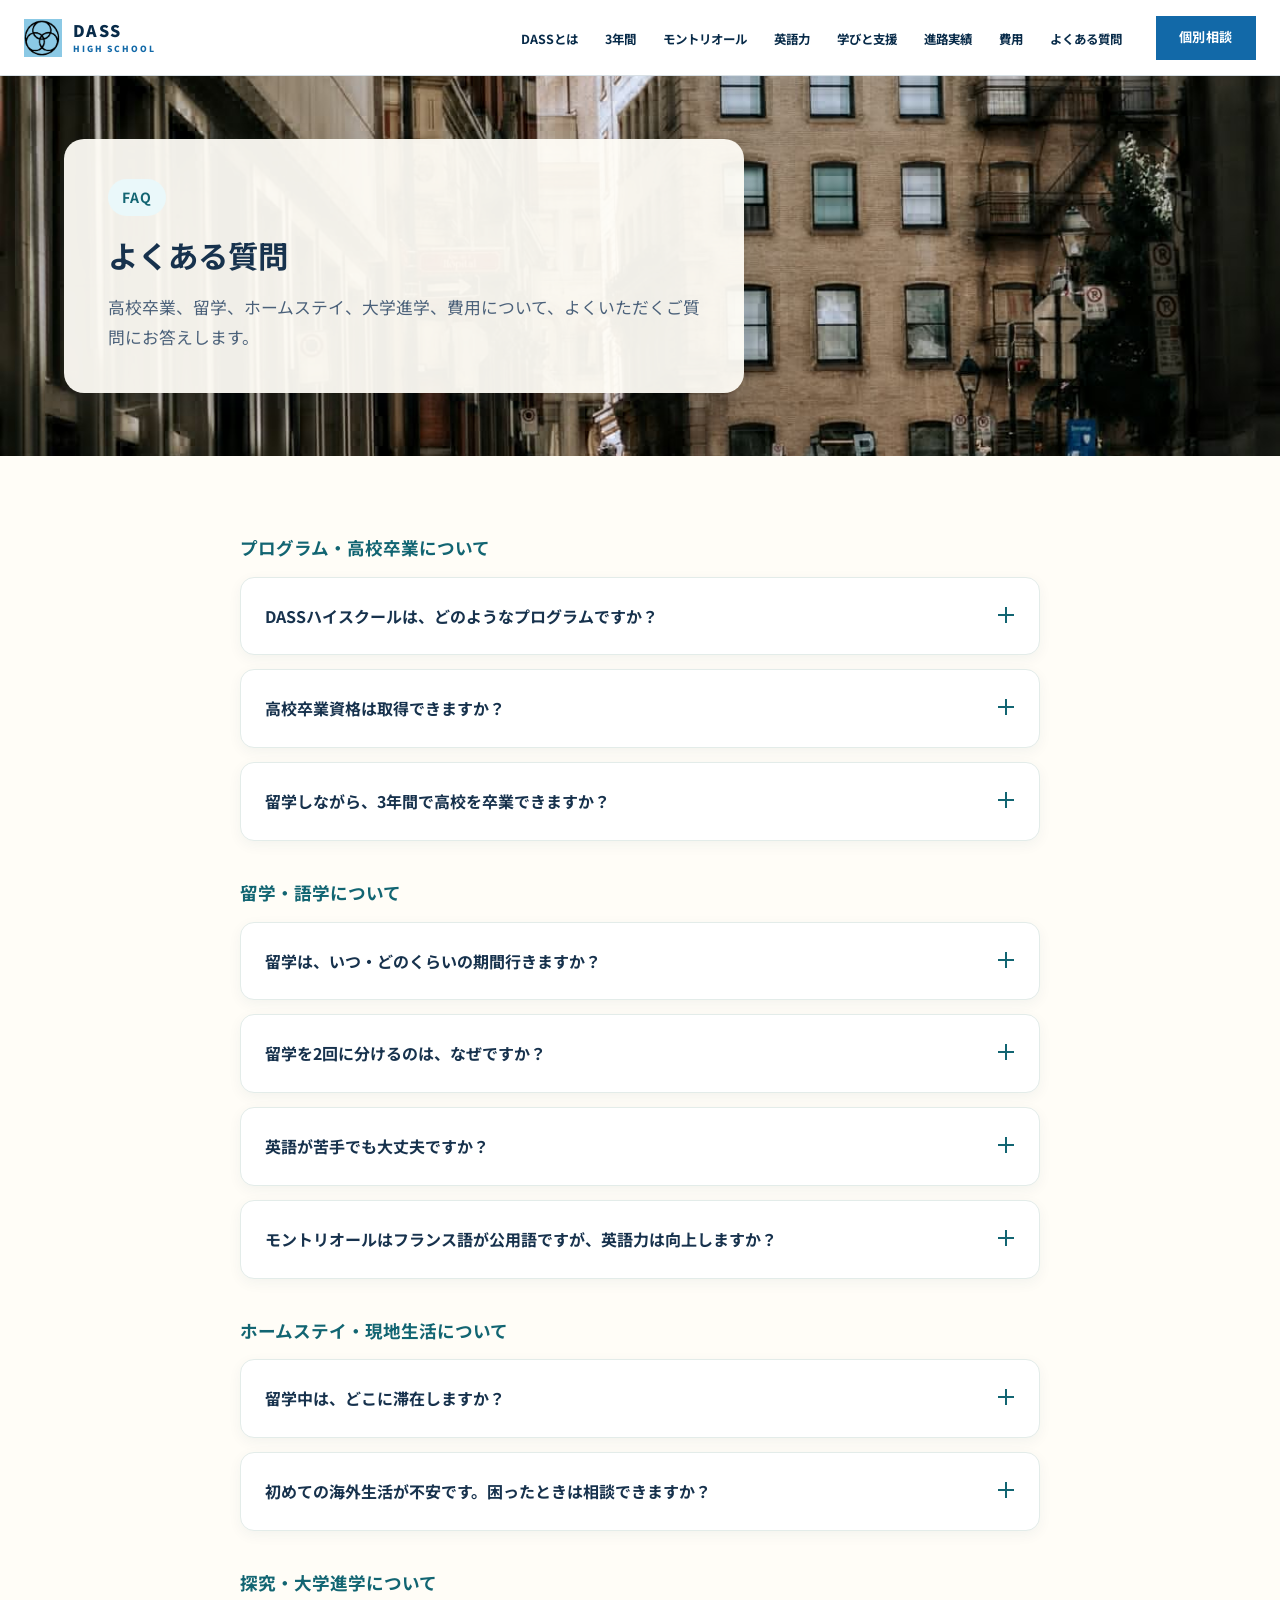
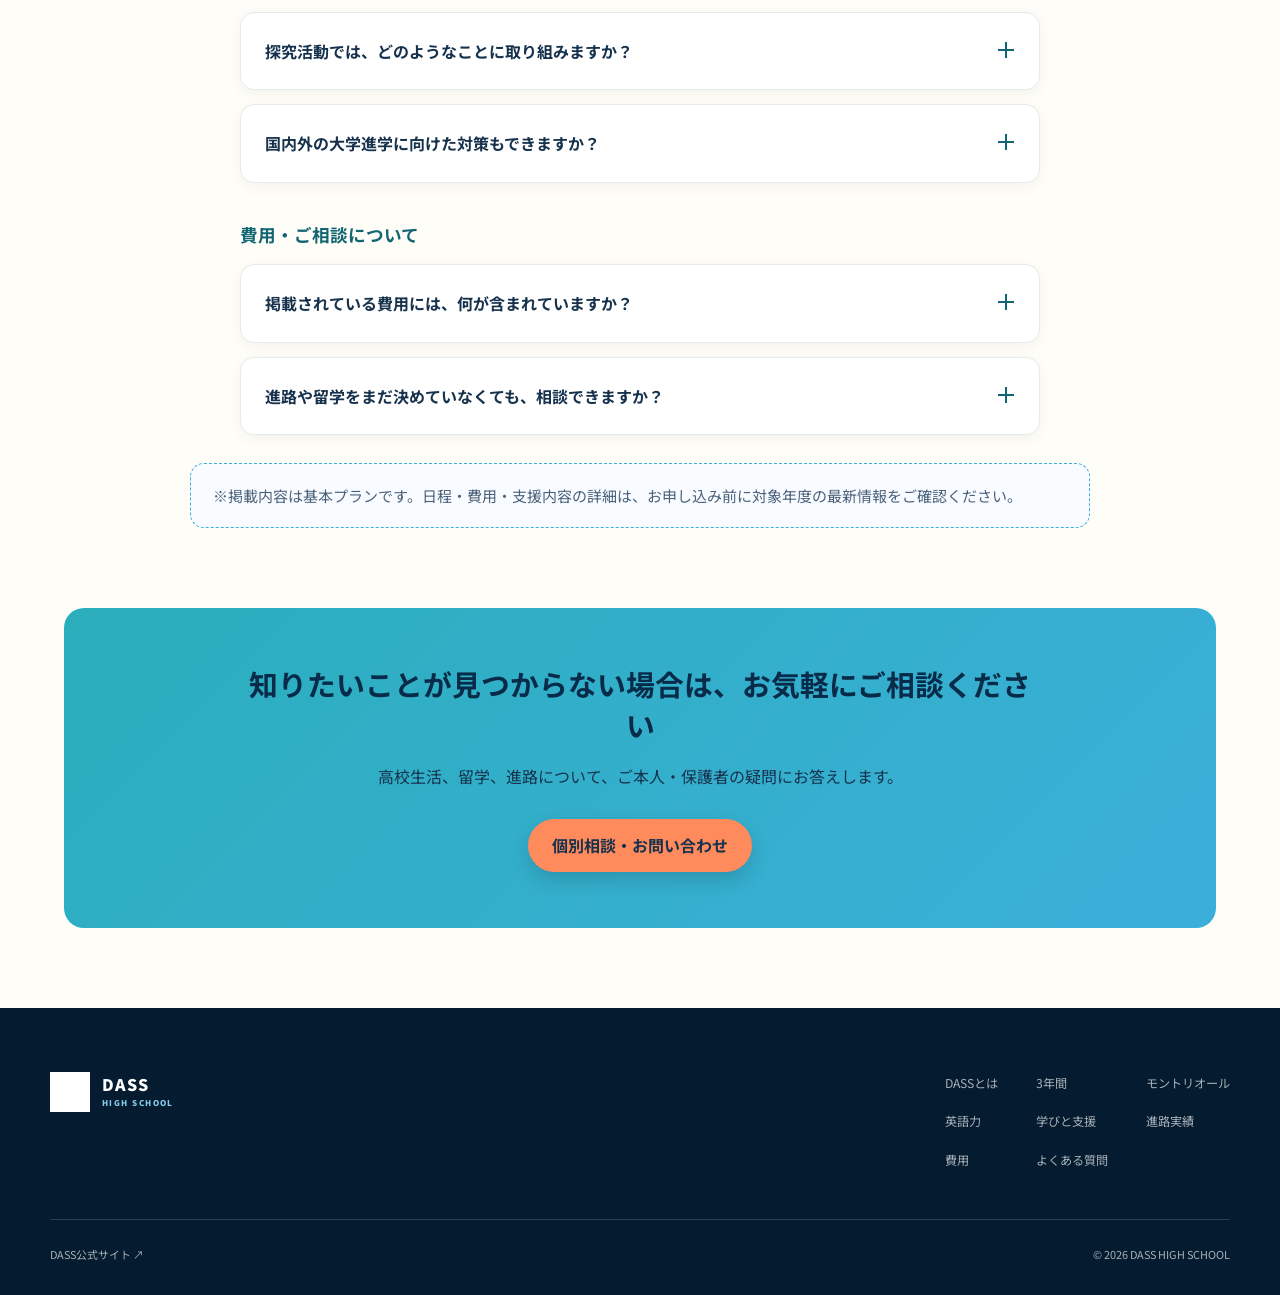
==== faq.html @ 548f585d "Add files via upload" ====
<!DOCTYPE html>
<html lang="ja">
<head>
  <meta charset="UTF-8">
  <meta name="viewport" content="width=device-width, initial-scale=1.0">
  <title>DASSハイスクール｜よくある質問</title>
  <meta name="description" content="高校卒業、留学、ホームステイ、大学進学、費用について、よくいただくご質問にお答えします。">
  <link rel="preconnect" href="https://fonts.googleapis.com">
  <link rel="preconnect" href="https://fonts.gstatic.com" crossorigin>
  <link href="https://fonts.googleapis.com/css2?family=Noto+Sans+JP:wght@400;500;600;700;900&family=Roboto+Mono:wght@500;700&display=swap" rel="stylesheet">
  <link rel="icon" href="images/dass-mark.png" type="image/png">
  <link rel="stylesheet" href="css/proposal.css">
  <link rel="stylesheet" href="css/faq.css">
</head>
<body>

<header class="site-header" id="site-header">
  <div class="header-inner">
    <a href="index.html#top" class="logo" aria-label="DASS HIGH SCHOOL トップへ">
      <img src="images/dass-mark.png" alt="" width="38" height="38">
      <span class="logo-name">DASS <small>HIGH SCHOOL</small></span>
    </a>
    <button class="nav-toggle" id="nav-toggle" aria-label="メニューを開く" aria-expanded="false" aria-controls="global-nav">
      <span></span><span></span><span></span>
    </button>
    <nav class="global-nav" id="global-nav">
      <ul>
        <li><a href="index.html#about">DASSとは</a></li>
        <li><a href="index.html#journey">3年間</a></li>
        <li><a href="index.html#montreal">モントリオール</a></li>
        <li><a href="index.html#english">英語力</a></li>
        <li><a href="index.html#support">学びと支援</a></li>
        <li><a href="index.html#results">進路実績</a></li>
        <li><a href="index.html#fee">費用</a></li>
        <li><a href="faq.html" aria-current="page">よくある質問</a></li>
      </ul>
      <a href="https://pro.form-mailer.jp/fms/42119f23310146" class="button button-small" target="_blank" rel="noopener">個別相談</a>
    </nav>
  </div>
</header>

<main id="dass-highschool-faq" class="dhfaq-theme" lang="ja">
  <section class="dhfaq-hero" aria-labelledby="dhfaq-title">
    <div class="dhfaq-container">
      <div class="dhfaq-hero-card">
        <span class="dhfaq-eyebrow">FAQ</span>
        <h1 id="dhfaq-title">よくある質問</h1>
        <p>高校卒業、留学、ホームステイ、大学進学、費用について、よくいただくご質問にお答えします。</p>
      </div>
    </div>
  </section>
  <div class="dhfaq-body dhfaq-container">
    <section class="dhfaq-group" aria-labelledby="dhfaq-group-program">
      <h2 class="dhfaq-group-title" id="dhfaq-group-program">プログラム・高校卒業について</h2>
      <div class="dhfaq-list">
        <details class="dhfaq-item" id="dhfaq-overview">
          <summary class="dhfaq-question">DASSハイスクールは、どのようなプログラムですか？<span class="dhfaq-icon" aria-hidden="true"></span></summary>
          <div class="dhfaq-answer">
            <p>日本の通信制高校で高校卒業を目指しながら、1年次と2年次にカナダ・モントリオールへ留学するプログラムです。</p>
            <p>高校の学習、語学、海外生活、探究活動、大学進学を、一つの3年間として設計します。留学で得た経験を次の進路につなげられるよう、DASSが日々の学習から進路選びまで継続して支えます。</p>
          </div>
        </details>
        <details class="dhfaq-item" id="dhfaq-qualification">
          <summary class="dhfaq-question">高校卒業資格は取得できますか？<span class="dhfaq-icon" aria-hidden="true"></span></summary>
          <div class="dhfaq-answer">
            <p>はい。N高等学校・S高等学校・R高等学校のいずれかに在籍し、在籍校の卒業要件を満たすことで、高校卒業資格を取得できます。</p>
            <p>DASSは、レポート提出や単位取得の進み具合を確認し、卒業に必要な学習と留学を両立できるよう支援します。</p>
            <p class="dhfaq-note">※DASSハイスクール自体は、学校教育法上の高等学校ではありません。高校卒業資格は、在籍する高等学校で取得します。</p>
          </div>
        </details>
        <details class="dhfaq-item" id="dhfaq-schoolwork">
          <summary class="dhfaq-question">留学しながら、3年間で高校を卒業できますか？<span class="dhfaq-icon" aria-hidden="true"></span></summary>
          <div class="dhfaq-answer">
            <p>はい。3年間での卒業を目指し、高校の学習と留学を組み合わせた計画を立てます。海外でもオンラインで学習やレポートを進め、スクーリングや試験など、会場での参加が必要な予定に合わせて留学日程を調整します。</p>
            <p>留学中も学習を続けられるよう、DASSが進み具合を確認します。卒業には、在籍校の定める要件を満たすことが必要です。 <a class="dhfaq-reference" href="https://nnn.ed.jp/attractiveness/curriculum/">N高グループの必修授業</a></p>
          </div>
        </details>
      </div>
    </section>
    <section class="dhfaq-group" aria-labelledby="dhfaq-group-study-abroad">
      <h2 class="dhfaq-group-title" id="dhfaq-group-study-abroad">留学・語学について</h2>
      <div class="dhfaq-list">
        <details class="dhfaq-item" id="dhfaq-schedule">
          <summary class="dhfaq-question">留学は、いつ・どのくらいの期間行きますか？<span class="dhfaq-icon" aria-hidden="true"></span></summary>
          <div class="dhfaq-answer">
            <p>基本プランは、1年次の7月〜10月と、2年次の6月〜9月の2回です。それぞれ約4か月、合計約8か月をモントリオールで過ごします。</p>
            <p>日本で準備し、現地で挑戦し、帰国後に学び直す。この流れを重ね、3年次の大学進学に向けた準備につなげます。</p>
            <p class="dhfaq-note">※具体的な渡航・帰国日は、在籍校の予定や年度ごとの計画を確認してご案内します。</p>
          </div>
        </details>
        <details class="dhfaq-item" id="dhfaq-two-stays">
          <summary class="dhfaq-question">留学を2回に分けるのは、なぜですか？<span class="dhfaq-icon" aria-hidden="true"></span></summary>
          <div class="dhfaq-answer">
            <p>一度目の留学で見つけた課題を、日本での学習に生かし、二度目の留学で試すためです。</p>
            <p>「もっと自分の意見を話したい」「現地で気になったことを調べたい」。最初の経験があるからこそ、次の目標が具体的になります。</p>
            <p>二度目は、生活に慣れるだけでなく、自分から人と関わり、関心のあるテーマを深める留学へと発展させていきます。</p>
          </div>
        </details>
        <details class="dhfaq-item" id="dhfaq-english-beginner">
          <summary class="dhfaq-question">英語が苦手でも大丈夫ですか？<span class="dhfaq-icon" aria-hidden="true"></span></summary>
          <div class="dhfaq-answer">
            <p>はい。最初から流暢に話せる必要はありません。今の英語力に合わせ、渡航前から準備を進めます。</p>
            <p>あいさつ、自分の希望を伝えること、分からないときに質問することなど、生活に必要な英語から練習します。現地では授業と日々の会話で実践し、帰国後も学習を継続します。</p>
            <p>進路に合わせて、英検・IELTSなどの資格取得にも取り組みます。</p>
          </div>
        </details>
        <details class="dhfaq-item" id="dhfaq-english">
          <summary class="dhfaq-question">モントリオールはフランス語が公用語ですが、英語力は向上しますか？<span class="dhfaq-icon" aria-hidden="true"></span></summary>
          <div class="dhfaq-answer">
            <p>はい。モントリオールには、英語を学び、日常生活で使いながら伸ばせる環境があります。</p>
            <p>フランス語が公用語ですが、英語とフランス語の両方を話す人が多く、こちらが英語で話しかけると、英語で応じてもらえる場面も多くあります。買い物やカフェでのやり取りも、英語を実践する機会になります。 <a class="dhfaq-reference" href="https://meet.mtl.org/en/blog/know-before-you-go-montreal">モントリオール観光局</a></p>
            <p>ホームステイでも、今日の出来事を話したり、週末の予定を相談したりと、家庭で過ごす時間を会話の練習につなげられます。</p>
            <p>教室で学び、街で使い、家庭でも話す。こうした環境が、モントリオールを英語留学先として選ぶ魅力です。DASSでは、留学前・留学中・帰国後の学習をつなぎ、「知っている英語」を「使える英語」に変えていくことを目指します。</p>
          </div>
        </details>
      </div>
    </section>
    <section class="dhfaq-group" aria-labelledby="dhfaq-group-homestay-life">
      <h2 class="dhfaq-group-title" id="dhfaq-group-homestay-life">ホームステイ・現地生活について</h2>
      <div class="dhfaq-list">
        <details class="dhfaq-item" id="dhfaq-homestay">
          <summary class="dhfaq-question">留学中は、どこに滞在しますか？<span class="dhfaq-icon" aria-hidden="true"></span></summary>
          <div class="dhfaq-answer">
            <p>DASSハイスクールの滞在方法は、ホームステイ限定です。現地の家庭で、ホストファミリーと生活をともにします。</p>
            <p>食卓で会話する、予定を相談する、家庭のルールを理解して行動する。語学だけでなく、異なる文化の中で人と暮らす力を育てる機会にもなります。</p>
            <p>食事やアレルギーなど、事前に伝えておきたいことは個別相談でお聞かせください。受け入れ家庭で対応できる内容を確認し、準備を進めます。</p>
          </div>
        </details>
        <details class="dhfaq-item" id="dhfaq-overseas-support">
          <summary class="dhfaq-question">初めての海外生活が不安です。困ったときは相談できますか？<span class="dhfaq-icon" aria-hidden="true"></span></summary>
          <div class="dhfaq-answer">
            <p>はい。渡航前の準備から、ホームステイや現地生活での困りごとまで、DASSが支援します。</p>
            <p>言葉が伝わらない、生活習慣が違う、家族が恋しくなる。戸惑ったときも、一人で抱え込まず、何に困っているかを一緒に整理し、解決方法を考えます。</p>
            <p>保護者の方にも、出発前に現地での連絡方法や支援内容をご案内します。不安な点は事前にご相談ください。</p>
          </div>
        </details>
      </div>
    </section>
    <section class="dhfaq-group" aria-labelledby="dhfaq-group-future">
      <h2 class="dhfaq-group-title" id="dhfaq-group-future">探究・大学進学について</h2>
      <div class="dhfaq-list">
        <details class="dhfaq-item" id="dhfaq-inquiry">
          <summary class="dhfaq-question">探究活動では、どのようなことに取り組みますか？<span class="dhfaq-icon" aria-hidden="true"></span></summary>
          <div class="dhfaq-answer">
            <p>自分が気になったことを問いにし、調べ、考え、自分の言葉で伝える活動です。</p>
            <p>たとえば、日本とカナダの学校生活の違い、街で使われる言語、食文化や環境への取り組みなど、身近な発見が出発点になります。資料を調べたり、人に話を聞いたりしながら、考えを深めます。</p>
            <p>DASSは、テーマ選びから振り返り・発表まで支援し、その経験を大学で学びたいことや将来の進路につなげます。</p>
          </div>
        </details>
        <details class="dhfaq-item" id="dhfaq-university">
          <summary class="dhfaq-question">国内外の大学進学に向けた対策もできますか？<span class="dhfaq-icon" aria-hidden="true"></span></summary>
          <div class="dhfaq-answer">
            <p>はい。DASSハイスクールの生徒は、DASSキャリアデザインの「集中キャリア支援」を、追加料金なしで継続して受けられます。</p>
            <p>両プログラムが連携し、国内大学の総合型選抜・推薦・一般選抜から海外大学まで、本人の目標に合わせてサポートします。志望校選び、英語資格、必要科目の学習、出願書類、面接など、進路に必要な準備を具体的に進めます。</p>
            <p>留学や探究の経験も、自分の強みとして伝えられるよう整理します。今の成績だけで進路を決めず、目標に向けた計画を立て、日々の学習を継続できるよう支援します。</p>
            <p class="dhfaq-note">※出願・合格には、各大学の条件を満たし、選考を通過する必要があります。</p>
          </div>
        </details>
      </div>
    </section>
    <section class="dhfaq-group" aria-labelledby="dhfaq-group-fees-consultation">
      <h2 class="dhfaq-group-title" id="dhfaq-group-fees-consultation">費用・ご相談について</h2>
      <div class="dhfaq-list">
        <details class="dhfaq-item" id="dhfaq-fees">
          <summary class="dhfaq-question">掲載されている費用には、何が含まれていますか？<span class="dhfaq-icon" aria-hidden="true"></span></summary>
          <div class="dhfaq-answer">
            <p>掲載費用は、入学金、通信制高校の学費とDASSの指導費、2度のモントリオール留学にかかる主な費用の目安です。留学費には、現地の授業料とホームステイ費用（3食付）が含まれています。</p>
            <p>教材費、航空券、海外保険、現地での個人的な支出などは別途必要です。個別相談では、費用の内訳、支払先、支払時期を分けてご案内します。</p>
          </div>
        </details>
        <details class="dhfaq-item" id="dhfaq-consultation">
          <summary class="dhfaq-question">進路や留学をまだ決めていなくても、相談できますか？<span class="dhfaq-icon" aria-hidden="true"></span></summary>
          <div class="dhfaq-answer">
            <p>はい。「海外に興味がある」「英語を話せるようになりたい」「高校生活をどう過ごすか考えたい」という段階からご相談いただけます。</p>
            <p>現在の学習状況、本人の希望、ご家庭の考えを伺いながら、DASSハイスクールが合う選択肢かどうかを一緒に考えます。留学やホームステイへの不安も、遠慮なくお聞かせください。</p>
          </div>
        </details>
      </div>
    </section>
    <p class="dhfaq-notice">※掲載内容は基本プランです。日程・費用・支援内容の詳細は、お申し込み前に対象年度の最新情報をご確認ください。</p>
  </div>
  <section class="dhfaq-cta-section" aria-labelledby="dhfaq-contact-title">
    <div class="dhfaq-cta">
      <h2 id="dhfaq-contact-title">知りたいことが見つからない場合は、お気軽にご相談ください</h2>
      <p>高校生活、留学、進路について、ご本人・保護者の疑問にお答えします。</p>
      <a class="dhfaq-button" href="https://pro.form-mailer.jp/fms/42119f23310146">個別相談・お問い合わせ</a>
    </div>
  </section>
</main>

<footer class="site-footer">
  <div class="container footer-main">
    <a href="index.html#top" class="footer-brand"><img src="images/dass-mark-white.png" alt="" width="40" height="40"><span>DASS <small>HIGH SCHOOL</small></span></a>
    <nav aria-label="フッターナビゲーション">
      <a href="index.html#about">DASSとは</a><a href="index.html#journey">3年間</a><a href="index.html#montreal">モントリオール</a><a href="index.html#english">英語力</a><a href="index.html#support">学びと支援</a><a href="index.html#results">進路実績</a><a href="index.html#fee">費用</a><a href="faq.html" aria-current="page">よくある質問</a>
    </nav>
  </div>
  <div class="container footer-bottom">
    <a href="https://dass.jp/" target="_blank" rel="noopener">DASS公式サイト ↗</a>
    <p>&copy; <span id="year"></span> DASS HIGH SCHOOL</p>
  </div>
</footer>

<script src="js/main.js"></script>
<script src="js/faq.js"></script>
</body>
</html>
---- css/proposal.css ----
:root {
  --white: #fff;
  --paper: #f6f7f5;
  --sky: #dceef7;
  --blue: #1269a8;
  --blue-bright: #1d83c5;
  --navy: #082b49;
  --navy-deep: #051c30;
  --ink: #132431;
  --muted: #60707c;
  --line: #d9e1e6;
  --header-h: 76px;
  --container: 1180px;
  --jp: "Noto Sans JP", "Hiragino Sans", sans-serif;
  --mono: "Roboto Mono", monospace;
}

* { box-sizing: border-box; }
html { scroll-behavior: smooth; }
body { margin: 0; color: var(--ink); background: var(--white); font-family: var(--jp); line-height: 1.85; -webkit-font-smoothing: antialiased; overflow-x: hidden; }
img { display: block; max-width: 100%; }
a { color: inherit; text-decoration: none; }
ul, ol { list-style: none; margin: 0; padding: 0; }
h1, h2, h3, h4, p { margin: 0; }
button { font: inherit; }
section[id] { scroll-margin-top: var(--header-h); }
.container { width: min(calc(100% - 48px), var(--container)); margin-inline: auto; }
.mobile-only { display: none; }

.reveal { opacity: 0; transform: translateY(20px); transition: opacity .7s ease, transform .7s ease; }
.reveal.in-view { opacity: 1; transform: none; }
@media (prefers-reduced-motion: reduce) { .reveal { opacity: 1; transform: none; transition: none; } }

.button { display: inline-flex; align-items: center; justify-content: center; min-height: 54px; padding: 0 28px; border: 1px solid var(--blue); background: var(--blue); color: var(--white); font-size: .92rem; font-weight: 700; letter-spacing: .04em; transition: .2s ease; }
.button:hover { background: var(--navy); border-color: var(--navy); transform: translateY(-2px); }
.button-small { min-height: 44px; padding-inline: 22px; font-size: .82rem; }
.text-link { display: inline-flex; align-items: center; gap: 18px; font-size: .9rem; font-weight: 700; border-bottom: 1px solid currentColor; padding: 8px 0; }
.text-link span { transition: transform .2s ease; }
.text-link:hover span { transform: translateX(5px); }
.text-link-light { color: var(--white); }

.site-header { position: sticky; inset: 0 0 auto; height: var(--header-h); z-index: 100; background: rgba(255,255,255,.97); border-bottom: 1px solid var(--line); }
.header-inner { width: min(calc(100% - 48px), 1320px); height: 100%; margin-inline: auto; display: flex; align-items: center; justify-content: space-between; }
.logo { display: flex; align-items: center; gap: 11px; }
.logo-name { display: flex; flex-direction: column; color: var(--navy); font-size: 1rem; line-height: 1.1; font-weight: 900; letter-spacing: .08em; }
.logo-name small { margin-top: 5px; color: var(--blue); font-size: .53rem; letter-spacing: .22em; }
.global-nav { display: flex; align-items: center; gap: 34px; }
.global-nav ul { display: flex; gap: 27px; }
.global-nav li a { position: relative; font-size: .78rem; color: var(--navy); font-weight: 700; }
.global-nav li a::after { content: ""; position: absolute; left: 0; right: 100%; bottom: -7px; height: 1px; background: var(--blue); transition: right .2s ease; }
.global-nav li a:hover::after { right: 0; }
.nav-toggle { display: none; width: 42px; height: 42px; padding: 7px; border: 0; background: transparent; flex-direction: column; justify-content: center; gap: 5px; }
.nav-toggle span { display: block; height: 2px; background: var(--navy); transition: .2s ease; }
.nav-toggle[aria-expanded="true"] span:nth-child(1) { transform: translateY(7px) rotate(45deg); }
.nav-toggle[aria-expanded="true"] span:nth-child(2) { opacity: 0; }
.nav-toggle[aria-expanded="true"] span:nth-child(3) { transform: translateY(-7px) rotate(-45deg); }

.hero { position: relative; min-height: calc(100vh - var(--header-h)); color: var(--white); overflow: hidden; display: grid; align-items: end; }
.hero-photo, .hero-shade { position: absolute; inset: 0; }
.hero-photo img { width: 100%; height: 100%; object-fit: cover; }
.hero-shade { background: linear-gradient(90deg, rgba(5,28,48,.94) 0%, rgba(5,28,48,.76) 43%, rgba(5,28,48,.14) 75%), linear-gradient(0deg, rgba(5,28,48,.65), transparent 45%); }
.hero-inner { position: relative; z-index: 2; width: min(calc(100% - 48px), var(--container)); margin-inline: auto; padding: 9vh 0 12vh; }
.hero-label { color: #bfe5f7; font: 500 .72rem/1.4 var(--mono); letter-spacing: .16em; margin-bottom: 28px; }
.hero h1 { max-width: 1180px; font-size: clamp(2.7rem, 6.2vw, 5.4rem); line-height: 1.2; letter-spacing: -.035em; font-weight: 900; }
.hero-lead { margin-top: 32px; font-size: clamp(1.08rem, 1.8vw, 1.36rem); line-height: 1.8; font-weight: 700; }
.hero-copy { margin-top: 10px; color: rgba(255,255,255,.76); font-size: .94rem; }
.hero-actions { margin-top: 38px; display: flex; align-items: center; gap: 30px; }
.hero-route { position: absolute; z-index: 2; right: 3.5vw; bottom: 34px; display: flex; align-items: center; gap: 13px; color: rgba(255,255,255,.8); font: 500 .64rem/1 var(--mono); letter-spacing: .14em; writing-mode: vertical-rl; }
.hero-route i { display: block; width: 1px; height: 68px; background: rgba(255,255,255,.48); }

.facts { background: var(--sky); }
.facts-inner { width: min(100%, 1320px); margin-inline: auto; display: grid; grid-template-columns: repeat(3,1fr); }
.fact { min-height: 150px; padding: 28px 5vw; display: flex; align-items: center; gap: 22px; border-right: 1px solid rgba(8,43,73,.14); }
.fact:last-child { border-right: 0; }
.fact-number { color: var(--blue); font: 700 clamp(2.1rem,3.7vw,3.5rem)/1 var(--mono); }
.fact p { display: flex; flex-direction: column; }
.fact strong { color: var(--navy); font-size: 1rem; }
.fact small { margin-top: 4px; color: var(--muted); font-size: .78rem; }

.section { padding: 120px 0; }
.eyebrow { margin-bottom: 20px; color: var(--blue); font: 700 .71rem/1.5 var(--mono); letter-spacing: .15em; }
.eyebrow-light { color: #bfe5f7; }
h2 { color: var(--navy); font-size: clamp(2rem,4.2vw,3.65rem); line-height: 1.35; letter-spacing: -.025em; font-weight: 900; }
.split-heading { display: grid; grid-template-columns: .9fr 1.1fr; gap: 9vw; align-items: start; }
.about-copy { padding-top: 48px; }
.about-copy p { color: var(--muted); margin-bottom: 22px; }
.about-copy .lead { color: var(--ink); font-size: 1.08rem; font-weight: 600; }
.legal-note { margin-top: 35px; padding: 22px 25px; background: #e8f5fa; border-left: 4px solid #176da3; }
.legal-note strong { color: #082b49; font-size: .78rem; }
.legal-note p { margin: 7px 0 0; color: #617483; font-size: .72rem; line-height: 1.7; }

.dass-model { margin-top: 86px; display: grid; grid-template-columns: .72fr 2.28fr; background: var(--navy); color: var(--white); }
.model-title { padding: 50px 38px; border-right: 1px solid rgba(255,255,255,.14); }
.model-title > p { color: #bfe5f7; font: 700 .68rem/1 var(--mono); letter-spacing: .15em; }
.model-title h3 { margin-top: 25px; font-size: 1.52rem; line-height: 1.65; }
.model-grid { display: grid; grid-template-columns: repeat(2,1fr); }
.model-grid article { padding: 38px 34px; border-right: 1px solid rgba(255,255,255,.11); border-bottom: 1px solid rgba(255,255,255,.11); }
.model-grid article:nth-child(even) { border-right: 0; }
.model-grid article:nth-child(n+3) { border-bottom: 0; }
.model-grid span { color: #87caea; font: 700 .7rem/1 var(--mono); }
.model-grid h4 { margin-top: 13px; font-size: 1.1rem; }
.model-grid p { margin-top: 7px; color: rgba(255,255,255,.66); font-size: .84rem; }

.message-band { padding: 110px 0; color: var(--white); background: var(--blue); }
.message-small { color: #c9ebfa; font: 500 .69rem/1.5 var(--mono); letter-spacing: .18em; }
.message-main { margin-top: 24px; font-size: clamp(2rem,5vw,4.4rem); line-height: 1.42; font-weight: 900; letter-spacing: -.025em; }

.journey { background: var(--paper); }
.section-intro { display: grid; grid-template-columns: 1.1fr .9fr; gap: 9vw; align-items: end; margin-bottom: 75px; }
.section-intro > p { color: var(--muted); padding-bottom: 8px; }
.timeline { border-top: 1px solid var(--line); }
.timeline-item { display: grid; grid-template-columns: .42fr 1.58fr; border-bottom: 1px solid var(--line); padding: 52px 0; }
.timeline-year { display: flex; flex-direction: column; color: var(--blue); font-family: var(--mono); }
.timeline-year span { font-size: .68rem; letter-spacing: .16em; }
.timeline-year strong { font-size: 4.1rem; line-height: 1; margin-top: 8px; }
.timeline-content { display: grid; grid-template-columns: .55fr 1fr; column-gap: 48px; }
.timeline-theme { grid-column: 1/-1; color: var(--blue); font-size: .8rem; font-weight: 700; margin-bottom: 15px; }
.timeline-content h3 { color: var(--navy); font-size: clamp(1.25rem,2.2vw,1.8rem); line-height: 1.62; }
.timeline-content > p:not(.timeline-theme) { color: var(--muted); font-size: .9rem; }
.stay { grid-column: 2; margin-top: 22px; display: flex; align-items: center; gap: 20px; padding: 13px 17px; border-left: 3px solid var(--blue); background: var(--white); }
.stay span { color: var(--blue); font: 700 .68rem/1 var(--mono); }
.stay strong { font-size: .86rem; }

.montreal { color: var(--white); background: var(--navy-deep); padding-bottom: 120px; overflow: hidden; }
.montreal-visual { position: relative; height: min(63vw,680px); overflow: hidden; }
.montreal-visual::after { content: ""; position: absolute; inset: 0; background: linear-gradient(0deg,var(--navy-deep),transparent 42%); }
.montreal-visual img { width: 100%; height: 100%; object-fit: cover; }
.montreal-visual > p { position: absolute; z-index: 2; left: -8px; bottom: -4vw; color: rgba(255,255,255,.15); font-size: clamp(5rem,15vw,13rem); line-height: 1; font-weight: 900; letter-spacing: -.07em; }
.montreal-inner { margin-top: -5px; position: relative; z-index: 3; }
.montreal-heading { display: grid; grid-template-columns: .65fr 1.35fr; align-items: start; }
.montreal-heading h2 { color: var(--white); }
.montreal-copy { width: 57%; margin: 60px 0 76px auto; }
.montreal-copy p { color: rgba(255,255,255,.66); margin-bottom: 20px; }
.montreal-copy .lead { color: var(--white); font-size: 1.08rem; font-weight: 600; }
.montreal-grid { display: grid; grid-template-columns: repeat(3,1fr); border-top: 1px solid rgba(255,255,255,.18); border-bottom: 1px solid rgba(255,255,255,.18); }
.montreal-card { padding: 38px 34px 42px 0; margin-right: 34px; border-right: 1px solid rgba(255,255,255,.18); }
.montreal-card:last-child { border-right: 0; margin-right: 0; }
.montreal-card span { color: #87caea; font: 700 .67rem/1 var(--mono); letter-spacing: .13em; }
.montreal-card h3 { margin-top: 18px; font-size: 1.12rem; }
.montreal-card p { margin-top: 14px; color: rgba(255,255,255,.62); font-size: .86rem; }
.montreal-classroom { margin-top: 80px; display: grid; grid-template-columns: 1.12fr .88fr; align-items: stretch; }
.montreal-classroom img { width: 100%; height: 100%; max-height: 560px; object-fit: cover; }
.montreal-classroom > div { display: flex; flex-direction: column; justify-content: flex-end; padding: 50px; background: var(--blue); }
.montreal-classroom span { color: #c8eafa; font: 700 .68rem/1.4 var(--mono); letter-spacing: .13em; }
.montreal-classroom p { margin-top: 18px; font-size: clamp(1.25rem,2.5vw,2rem); line-height: 1.65; font-weight: 700; }
.montreal-english { background: var(--navy); border-top: 1px solid rgba(255,255,255,.16); }
.montreal-english .montreal-visual { height: min(52vw,560px); }
.montreal-english .montreal-visual::after { background: linear-gradient(0deg,var(--navy),transparent 42%); }

.english-support { padding-block: 96px; background: var(--sky); }
.english-support .section-intro { margin-bottom: 58px; }
.english-support-groups { display: grid; grid-template-columns: 1fr 1fr; }
.english-support-group { padding: 50px; background: var(--white); }
.english-support-group-blue { color: var(--white); background: var(--blue); }
.english-support-kicker { color: var(--blue); font: 700 .68rem/1.4 var(--mono); letter-spacing: .14em; }
.english-support-group-blue .english-support-kicker { color: #c8eafa; }
.english-support-group > h3 { margin-top: 14px; color: var(--navy); font-size: clamp(1.35rem,2.3vw,1.85rem); }
.english-support-group-blue > h3 { color: var(--white); }
.english-support-points { margin-top: 30px; }
.english-support-points li { padding: 21px 0; border-top: 1px solid var(--line); }
.english-support-group-blue .english-support-points li { border-color: rgba(255,255,255,.18); }
.english-support-points h4 { color: var(--navy); font-size: .98rem; }
.english-support-group-blue .english-support-points h4 { color: var(--white); }
.english-support-points p { margin-top: 7px; color: var(--muted); font-size: .82rem; }
.english-support-group-blue .english-support-points p { color: rgba(255,255,255,.74); }

.support-layout { display: grid; grid-template-columns: 1fr 1fr; }
.support-block { padding: 50px; background: var(--paper); }
.support-block-blue { color: var(--white); background: var(--blue); }
.support-kicker { color: var(--blue); font: 700 .68rem/1 var(--mono); letter-spacing: .15em; }
.support-block-blue .support-kicker { color: #c8eafa; }
.support-block h3 { margin-top: 18px; color: var(--navy); font-size: 1.6rem; }
.support-block-blue h3 { color: var(--white); }
.support-block ul { margin-top: 38px; }
.support-block li { display: grid; grid-template-columns: 38px 1fr; gap: 14px; padding: 22px 0; border-top: 1px solid var(--line); }
.support-block-blue li { border-color: rgba(255,255,255,.22); }
.support-block li > span { color: var(--blue); font: 700 .69rem/1.7 var(--mono); }
.support-block-blue li > span { color: #c8eafa; }
.support-block strong { font-size: .95rem; }
.support-block li p { margin-top: 6px; color: var(--muted); font-size: .82rem; }
.support-block-blue li p { color: rgba(255,255,255,.72); }

.results { background: var(--sky); }
.results-layout { display: grid; grid-template-columns: .72fr 1.28fr; background: var(--white); }
.results-photo { position: relative; min-height: 100%; overflow: hidden; }
.results-photo::after { content: ""; position: absolute; inset: 0; background: linear-gradient(0deg,rgba(5,28,48,.8),transparent 70%); }
.results-photo img { width: 100%; height: 100%; object-fit: cover; }
.results-photo p { position: absolute; z-index: 2; left: 30px; bottom: 28px; color: var(--white); font: 700 .9rem/1.45 var(--mono); letter-spacing: .11em; }
.results-photo p span { display: block; margin-bottom: 10px; color: #bfe5f7; font-size: 2.5rem; }
.results-columns { display: grid; grid-template-columns: 1fr 1fr; padding: 42px 44px; gap: 40px; }
.results-columns h3 { color: var(--navy); font-size: 1.1rem; margin-bottom: 20px; }
.results-columns li { display: flex; flex-direction: column; padding: 12px 0; border-top: 1px solid var(--line); }
.results-columns strong { color: var(--navy); font-size: .84rem; }
.results-columns span { margin-top: 3px; color: var(--muted); font-size: .7rem; }
.results-note { margin-top: 14px; color: var(--muted); font-size: .7rem; text-align: right; }

.fee { color: var(--white); background: var(--navy); }
.fee h2 { color: var(--white); }
.section-intro-light > p { color: rgba(255,255,255,.66); }
.fee-list { border-top: 1px solid rgba(255,255,255,.2); }
.fee-row { display: grid; grid-template-columns: 1fr .55fr 1.2fr; gap: 30px; align-items: center; padding: 27px 0; border-bottom: 1px solid rgba(255,255,255,.2); }
.fee-row > p:first-child { display: flex; gap: 26px; align-items: center; }
.fee-row > p:first-child span { color: #87caea; font: 700 .68rem/1 var(--mono); }
.fee-row > p:first-child strong { font-size: .95rem; }
.fee-row > p:last-child { color: rgba(255,255,255,.64); font-size: .78rem; }
.fee-value { color: #bfe5f7; font-size: 1.75rem; font-weight: 900; }
.fee-value small { margin-left: 4px; font-size: .72rem; }
.fee-total { margin-top: 35px; padding: 30px 34px; display: flex; justify-content: space-between; align-items: center; color: var(--navy); background: var(--sky); }
.fee-total p:first-child { font-size: .9rem; font-weight: 700; }
.fee-total p:last-child { font-size: 2.5rem; font-weight: 900; }
.fee-total small { margin-left: 5px; font-size: .85rem; }
.fee-note { margin-top: 18px; color: rgba(255,255,255,.53); font-size: .68rem; }

.admission { position: relative; overflow: hidden; min-height: 640px; display: grid; align-items: center; color: var(--white); background: var(--blue); }
.admission-bg { position: absolute; right: -15px; top: -30px; color: rgba(255,255,255,.08); font-size: clamp(5rem,13vw,10rem); line-height: .86; text-align: right; letter-spacing: -.07em; font-weight: 900; }
.admission-inner { position: relative; z-index: 2; padding-block: 100px; }
.admission h2 { max-width: 770px; color: var(--white); }
.admission-inner > p:not(.eyebrow) { max-width: 630px; margin-top: 32px; color: rgba(255,255,255,.74); }
.admission-actions { margin-top: 42px; display: flex; gap: 30px; align-items: center; }
.admission .button { color: var(--blue); background: var(--white); border-color: var(--white); }
.admission .button:hover { color: var(--white); background: var(--navy); border-color: var(--navy); }

.site-footer { padding: 64px 0 30px; color: rgba(255,255,255,.65); background: var(--navy-deep); }
.footer-main { display: flex; justify-content: space-between; align-items: flex-start; padding-bottom: 48px; }
.footer-brand { display: flex; align-items: center; gap: 12px; color: var(--white); font-weight: 900; letter-spacing: .07em; }
.footer-brand span { display: flex; flex-direction: column; line-height: 1.1; }
.footer-brand small { margin-top: 6px; color: #87caea; font-size: .5rem; letter-spacing: .18em; }
.footer-main nav { display: grid; grid-template-columns: repeat(3,auto); gap: 16px 38px; }
.footer-main nav a { font-size: .76rem; }
.footer-main nav a:hover { color: var(--white); }
.footer-bottom { display: flex; justify-content: space-between; padding-top: 24px; border-top: 1px solid rgba(255,255,255,.15); font-size: .68rem; }

@media (max-width: 960px) {
  .global-nav { gap: 18px; }
  .global-nav ul { gap: 15px; }
  .global-nav li a { font-size: .7rem; }
  .dass-model { grid-template-columns: 1fr; }
  .model-title { border-right: 0; border-bottom: 1px solid rgba(255,255,255,.14); }
  .results-layout { grid-template-columns: 1fr; }
  .results-photo { height: 370px; }
}

@media (max-width: 760px) {
  :root { --header-h: 66px; }
  .container, .header-inner, .hero-inner { width: min(calc(100% - 40px), var(--container)); }
  .mobile-only { display: inline; }
  .nav-toggle { display: flex; }
  .global-nav { position: fixed; top: var(--header-h); left: 0; right: 0; bottom: 0; padding: 20px; background: var(--white); transform: translateX(100%); transition: transform .25s ease; flex-direction: column; align-items: stretch; overflow-y: auto; }
  .global-nav.is-open { transform: none; }
  .global-nav ul { flex-direction: column; }
  .global-nav li { border-bottom: 1px solid var(--line); }
  .global-nav li a { display: block; padding: 15px 3px; font-size: .95rem; }
  .global-nav .button { margin-top: 8px; }
  .hero { min-height: calc(100svh - var(--header-h)); }
  .hero-shade { background: linear-gradient(0deg,rgba(5,28,48,.94) 0%,rgba(5,28,48,.65) 68%,rgba(5,28,48,.22) 100%); }
  .hero-inner { padding: 100px 0 54px; }
  .hero-label { margin-bottom: 20px; font-size: .59rem; }
  .hero h1 { font-size: clamp(2.55rem,13vw,4rem); line-height: 1.2; }
  .hero-lead { margin-top: 24px; font-size: 1rem; }
  .hero-copy { font-size: .82rem; }
  .hero-actions { flex-direction: column; align-items: stretch; gap: 16px; }
  .hero-actions .text-link { align-self: flex-start; }
  .hero-route { display: none; }
  .facts-inner { grid-template-columns: 1fr; }
  .fact { min-height: 104px; border-right: 0; border-bottom: 1px solid rgba(8,43,73,.14); padding: 22px 20px; }
  .fact:last-child { border-bottom: 0; }
  .fact-number { width: 58px; font-size: 2.15rem; }
  .section { padding: 78px 0; }
  .split-heading, .section-intro, .montreal-heading { grid-template-columns: 1fr; gap: 24px; }
  .about-copy { padding-top: 10px; }
  .about-copy .lead, .montreal-copy .lead { font-size: 1rem; }
  .dass-model { margin-top: 48px; }
  .model-title { padding: 32px 24px; }
  .model-grid { grid-template-columns: 1fr; }
  .model-grid article, .model-grid article:nth-child(even), .model-grid article:nth-child(n+3) { padding: 27px 24px; border-right: 0; border-bottom: 1px solid rgba(255,255,255,.11); }
  .model-grid article:last-child { border-bottom: 0; }
  .message-band { padding: 74px 0; }
  .message-main { font-size: 2.05rem; }
  .section-intro { margin-bottom: 46px; }
  .timeline-item { grid-template-columns: 1fr; gap: 25px; padding: 40px 0; }
  .timeline-year { flex-direction: row; align-items: baseline; gap: 10px; }
  .timeline-year strong { font-size: 2.8rem; }
  .timeline-content { grid-template-columns: 1fr; gap: 15px; }
  .timeline-theme, .stay { grid-column: 1; }
  .stay { margin-top: 5px; flex-direction: column; align-items: flex-start; gap: 7px; }
  .montreal { padding-bottom: 78px; }
  .montreal-visual { height: 72vw; min-height: 320px; }
  .montreal-visual > p { bottom: -1vw; }
  .montreal-heading { margin-top: 25px; }
  .montreal-copy { width: 100%; margin: 38px 0 48px; }
  .montreal-grid { grid-template-columns: 1fr; }
  .montreal-card, .montreal-card:last-child { margin: 0; padding: 30px 0; border-right: 0; border-bottom: 1px solid rgba(255,255,255,.18); }
  .montreal-card:last-child { border-bottom: 0; }
  .montreal-classroom { margin-top: 54px; grid-template-columns: 1fr; }
  .montreal-classroom img { aspect-ratio: 4/3; }
  .montreal-classroom > div { padding: 32px 25px; }
  .montreal-english .montreal-visual { height: 72vw; }
  .english-support { padding-block: 68px; }
  .english-support .section-intro { margin-bottom: 40px; }
  .english-support-groups { grid-template-columns: 1fr; }
  .english-support-group { padding: 35px 24px; }
  .support-layout { grid-template-columns: 1fr; }
  .support-block { padding: 35px 24px; }
  .results-photo { height: 300px; }
  .results-columns { grid-template-columns: 1fr; padding: 30px 24px; gap: 38px; }
  .results-note { text-align: left; }
  .fee-row { grid-template-columns: 1fr auto; gap: 8px 20px; padding: 23px 0; }
  .fee-row > p:last-child { grid-column: 1/-1; padding-left: 42px; }
  .fee-value { font-size: 1.4rem; }
  .fee-total { padding: 23px 20px; }
  .fee-total p:first-child { font-size: .75rem; }
  .fee-total p:last-child { font-size: 2rem; }
  .admission { min-height: 590px; }
  .admission-actions { flex-direction: column; align-items: stretch; }
  .admission-actions .text-link { align-self: flex-start; }
  .footer-main { flex-direction: column; gap: 40px; }
  .footer-main nav { grid-template-columns: repeat(2,auto); }
}
---- css/faq.css ----
/* DASS HIGH SCHOOL FAQ
   FAQページ専用。既存の proposal.css は変更せず、#dass-highschool-faq 以下だけに限定。 */

#dass-highschool-faq.dhfaq-theme {
  --dhfaq-bg: #fffdf7;
  --dhfaq-bg-alt: #f8fbff;
  --dhfaq-accent: #2baebc;
  --dhfaq-accent-2: #3bafda;
  --dhfaq-link: #126572;
  --dhfaq-cta: #ff8a5b;
  --dhfaq-ink: #17324d;
  --dhfaq-soft: #4b617a;
  --dhfaq-line: #e3ece9;
  --dhfaq-font: "Hiragino Sans", "Hiragino Kaku Gothic ProN", "Yu Gothic",
    "Noto Sans JP", "Segoe UI", -apple-system, BlinkMacSystemFont,
    "Helvetica Neue", Arial, sans-serif;

  color: var(--dhfaq-ink);
  background: var(--dhfaq-bg);
  font-family: var(--dhfaq-font);
  font-size: 1rem;
  line-height: 1.8;
  -webkit-font-smoothing: antialiased;
}

#dass-highschool-faq *,
#dass-highschool-faq *::before,
#dass-highschool-faq *::after {
  box-sizing: border-box;
}

#dass-highschool-faq a {
  color: inherit;
}

#dass-highschool-faq a:focus-visible,
#dass-highschool-faq summary:focus-visible {
  outline: 3px solid var(--dhfaq-link);
  outline-offset: 4px;
}

#dass-highschool-faq .dhfaq-container {
  width: 100%;
  max-width: 1200px;
  margin-inline: auto;
  padding-inline: 24px;
}

#dass-highschool-faq h1,
#dass-highschool-faq h2 {
  font-family: var(--dhfaq-font);
  font-weight: 700;
  line-height: 1.4;
  letter-spacing: normal;
}

#dass-highschool-faq p {
  margin: 0 0 1em;
}

#dass-highschool-faq .dhfaq-hero {
  min-height: 380px;
  display: flex;
  align-items: center;
  padding: 60px 0;
  background: #edf3f4 url("../images/montreal-faq.jpg") center / cover no-repeat;
}

#dass-highschool-faq .dhfaq-hero-card {
  max-width: 680px;
  padding: 40px 44px;
  background: rgba(255, 253, 247, .94);
  border-radius: 20px;
  box-shadow: 0 10px 30px rgba(23, 50, 77, .10);
}

#dass-highschool-faq .dhfaq-eyebrow {
  display: inline-block;
  margin-bottom: 18px;
  padding: 6px 14px;
  color: var(--dhfaq-link);
  background: #eaf8fa;
  border-radius: 999px;
  font-size: .875rem;
  font-weight: 700;
  letter-spacing: .06em;
}

#dass-highschool-faq .dhfaq-hero h1 {
  margin: 0 0 .5em;
  font-size: 1.9rem;
}

#dass-highschool-faq .dhfaq-hero p {
  margin: 0;
  color: var(--dhfaq-soft);
  font-size: 1.05rem;
}

#dass-highschool-faq .dhfaq-body {
  padding-block: 80px;
}

#dass-highschool-faq .dhfaq-group {
  max-width: 800px;
  margin: 0 auto 40px;
  scroll-margin-top: 110px;
}

#dass-highschool-faq .dhfaq-group:last-of-type {
  margin-bottom: 0;
}

#dass-highschool-faq .dhfaq-group-title {
  margin: 0 0 16px;
  color: var(--dhfaq-link);
  font-size: 1.1rem;
}

#dass-highschool-faq .dhfaq-list {
  display: flex;
  flex-direction: column;
  gap: 14px;
}

#dass-highschool-faq .dhfaq-item {
  padding: 6px 24px;
  background: #fff;
  border: 1px solid var(--dhfaq-line);
  border-radius: 14px;
  box-shadow: 0 4px 14px rgba(23, 50, 77, .05);
  scroll-margin-top: 110px;
}

#dass-highschool-faq .dhfaq-question {
  position: relative;
  padding: 18px 30px 18px 0;
  cursor: pointer;
  font-family: var(--dhfaq-font);
  font-size: 1rem;
  font-weight: 700;
  line-height: 1.8;
  list-style: none;
  overflow-wrap: anywhere;
}

#dass-highschool-faq .dhfaq-question::-webkit-details-marker {
  display: none;
}

#dass-highschool-faq .dhfaq-question::marker {
  content: "";
}

#dass-highschool-faq .dhfaq-icon {
  position: absolute;
  top: 22px;
  right: 0;
  width: 18px;
  height: 18px;
  color: var(--dhfaq-link);
  transition: transform .2s ease;
}

#dass-highschool-faq .dhfaq-icon::before,
#dass-highschool-faq .dhfaq-icon::after {
  content: "";
  position: absolute;
  top: 8px;
  left: 1px;
  width: 16px;
  height: 2px;
  background: currentColor;
}

#dass-highschool-faq .dhfaq-icon::after {
  transform: rotate(90deg);
}

#dass-highschool-faq .dhfaq-item[open] .dhfaq-icon {
  transform: rotate(45deg);
}

#dass-highschool-faq .dhfaq-answer {
  padding-bottom: 18px;
  color: var(--dhfaq-soft);
  font-size: 1rem;
  line-height: 1.8;
  overflow-wrap: anywhere;
}

#dass-highschool-faq .dhfaq-answer p {
  margin: 0;
}

#dass-highschool-faq .dhfaq-answer p + p {
  margin-top: 1em;
}

#dass-highschool-faq .dhfaq-answer .dhfaq-note {
  font-size: .9375rem;
}

#dass-highschool-faq .dhfaq-reference {
  color: var(--dhfaq-link);
  text-decoration: underline;
  text-underline-offset: .2em;
}

#dass-highschool-faq .dhfaq-notice {
  max-width: 900px;
  margin: 28px auto 0;
  padding: 18px 22px;
  color: var(--dhfaq-soft);
  background: var(--dhfaq-bg-alt);
  border: 1px dashed var(--dhfaq-accent-2);
  border-radius: 14px;
  font-size: .9375rem;
}

#dass-highschool-faq .dhfaq-cta-section {
  padding: 0 24px 80px;
}

#dass-highschool-faq .dhfaq-cta {
  max-width: 1152px;
  margin-inline: auto;
  padding: 56px 32px;
  color: var(--dhfaq-ink);
  background: linear-gradient(135deg, var(--dhfaq-accent), var(--dhfaq-accent-2));
  border-radius: 20px;
  text-align: center;
}

#dass-highschool-faq .dhfaq-cta h2 {
  max-width: 800px;
  margin: 0 auto .6em;
  font-size: 1.8rem;
}

#dass-highschool-faq .dhfaq-cta p {
  max-width: 600px;
  margin: 0 auto 28px;
}

#dass-highschool-faq .dhfaq-button {
  display: inline-flex;
  align-items: center;
  justify-content: center;
  min-height: 48px;
  padding: 12px 24px;
  color: var(--dhfaq-ink);
  background: var(--dhfaq-cta);
  border: 0;
  border-radius: 999px;
  font: inherit;
  font-weight: 700;
  text-align: center;
  text-decoration: none;
}

#dass-highschool-faq .dhfaq-button:hover {
  background: #ff9f43;
}

#dass-highschool-faq .dhfaq-cta .dhfaq-button {
  box-shadow: 0 8px 20px rgba(0, 0, 0, .15);
}

@media (max-width: 48rem) {
  #dass-highschool-faq .dhfaq-hero-card {
    padding: 30px;
  }

  #dass-highschool-faq .dhfaq-hero h1 {
    font-size: 1.7rem;
  }

  #dass-highschool-faq .dhfaq-body {
    padding-block: 48px;
  }

  #dass-highschool-faq .dhfaq-cta-section {
    padding-bottom: 48px;
  }

  #dass-highschool-faq .dhfaq-cta {
    padding: 40px 24px;
  }

  #dass-highschool-faq .dhfaq-cta h2 {
    font-size: 1.5rem;
  }
}

@media (max-width: 25rem) {
  #dass-highschool-faq .dhfaq-container {
    padding-inline: 20px;
  }

  #dass-highschool-faq .dhfaq-item {
    padding-inline: 18px;
  }

  #dass-highschool-faq .dhfaq-hero-card {
    padding: 28px 24px;
  }
}

@media (prefers-reduced-motion: reduce) {
  #dass-highschool-faq .dhfaq-icon {
    transition: none;
  }
}

@media print {
  #dass-highschool-faq .dhfaq-cta-section {
    display: none;
  }

  #dass-highschool-faq .dhfaq-hero {
    min-height: auto;
    padding: 0 0 24px;
    background: none;
  }

  #dass-highschool-faq .dhfaq-hero-card {
    max-width: none;
    padding: 0;
    background: none;
    box-shadow: none;
  }

  #dass-highschool-faq .dhfaq-body {
    padding: 0;
  }

  #dass-highschool-faq .dhfaq-item {
    box-shadow: none;
  }

  #dass-highschool-faq .dhfaq-question {
    break-after: avoid;
  }

  #dass-highschool-faq .dhfaq-icon {
    display: none;
  }
}
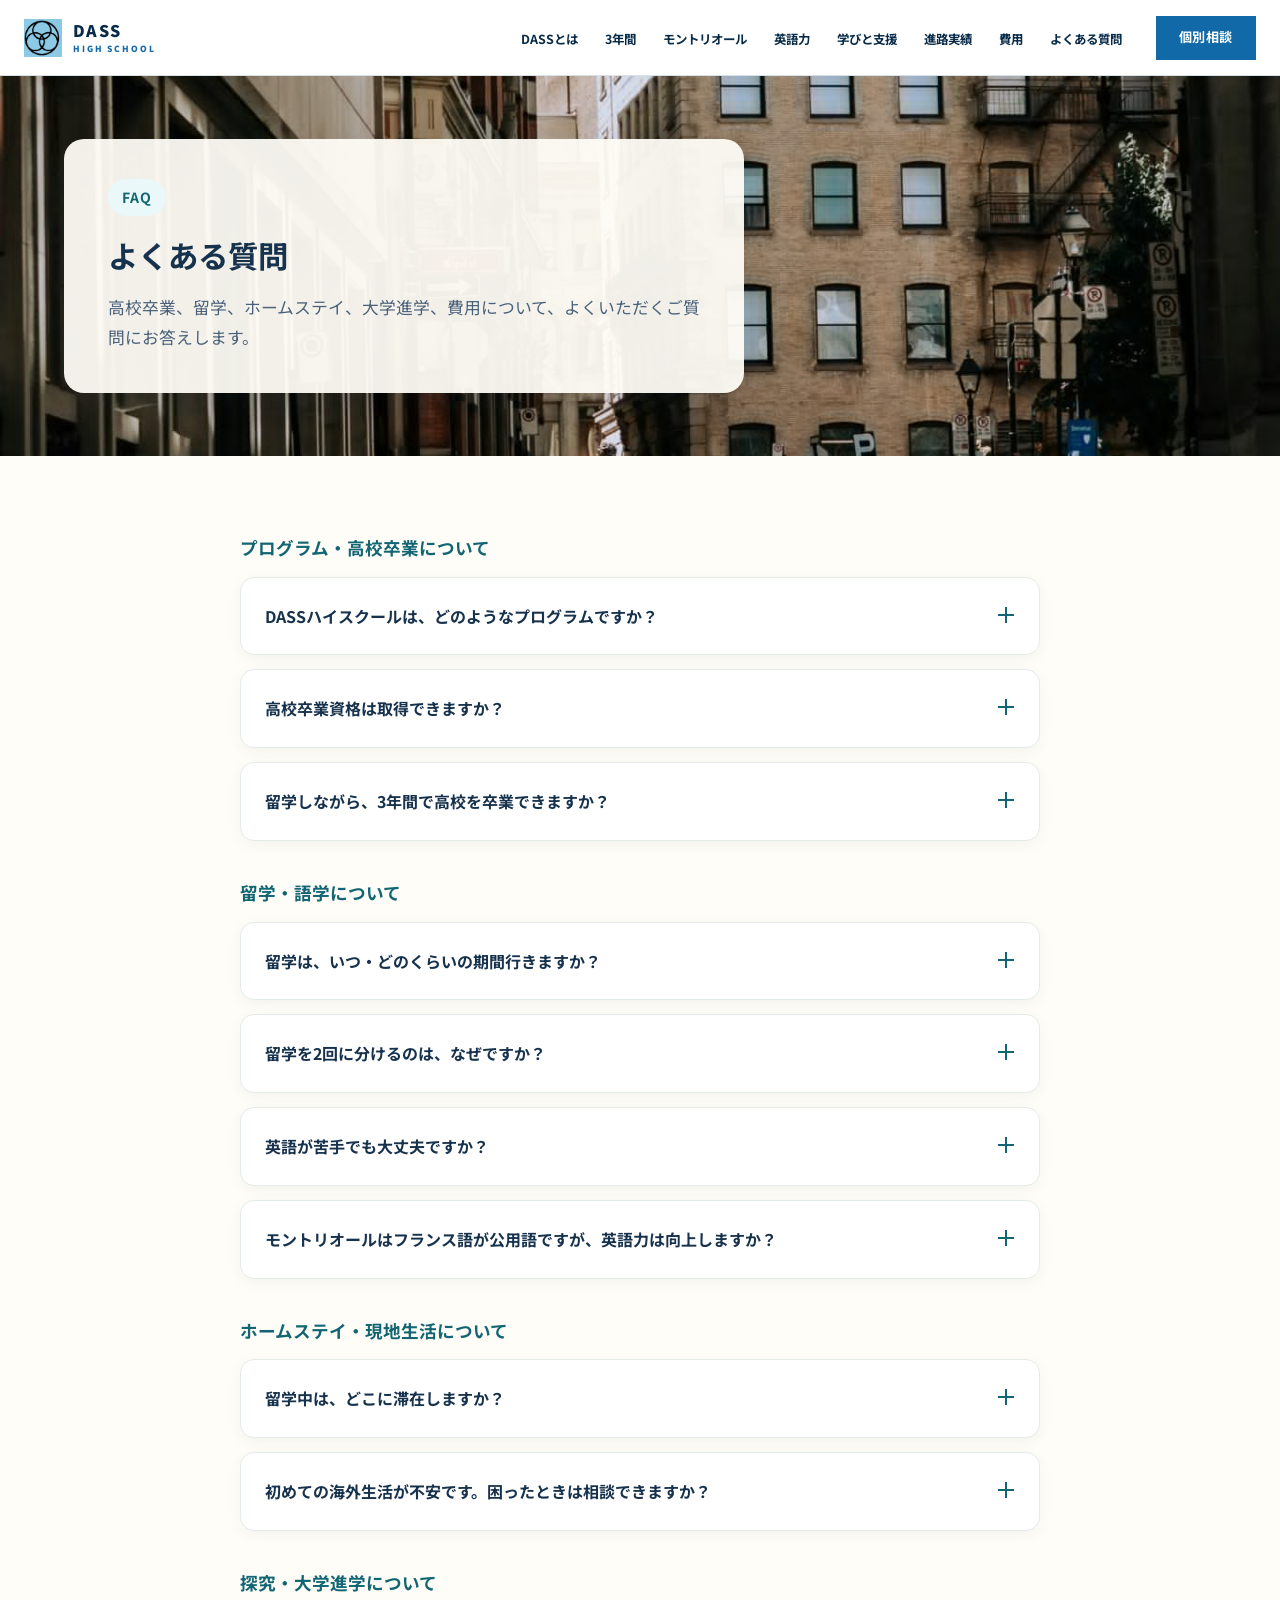
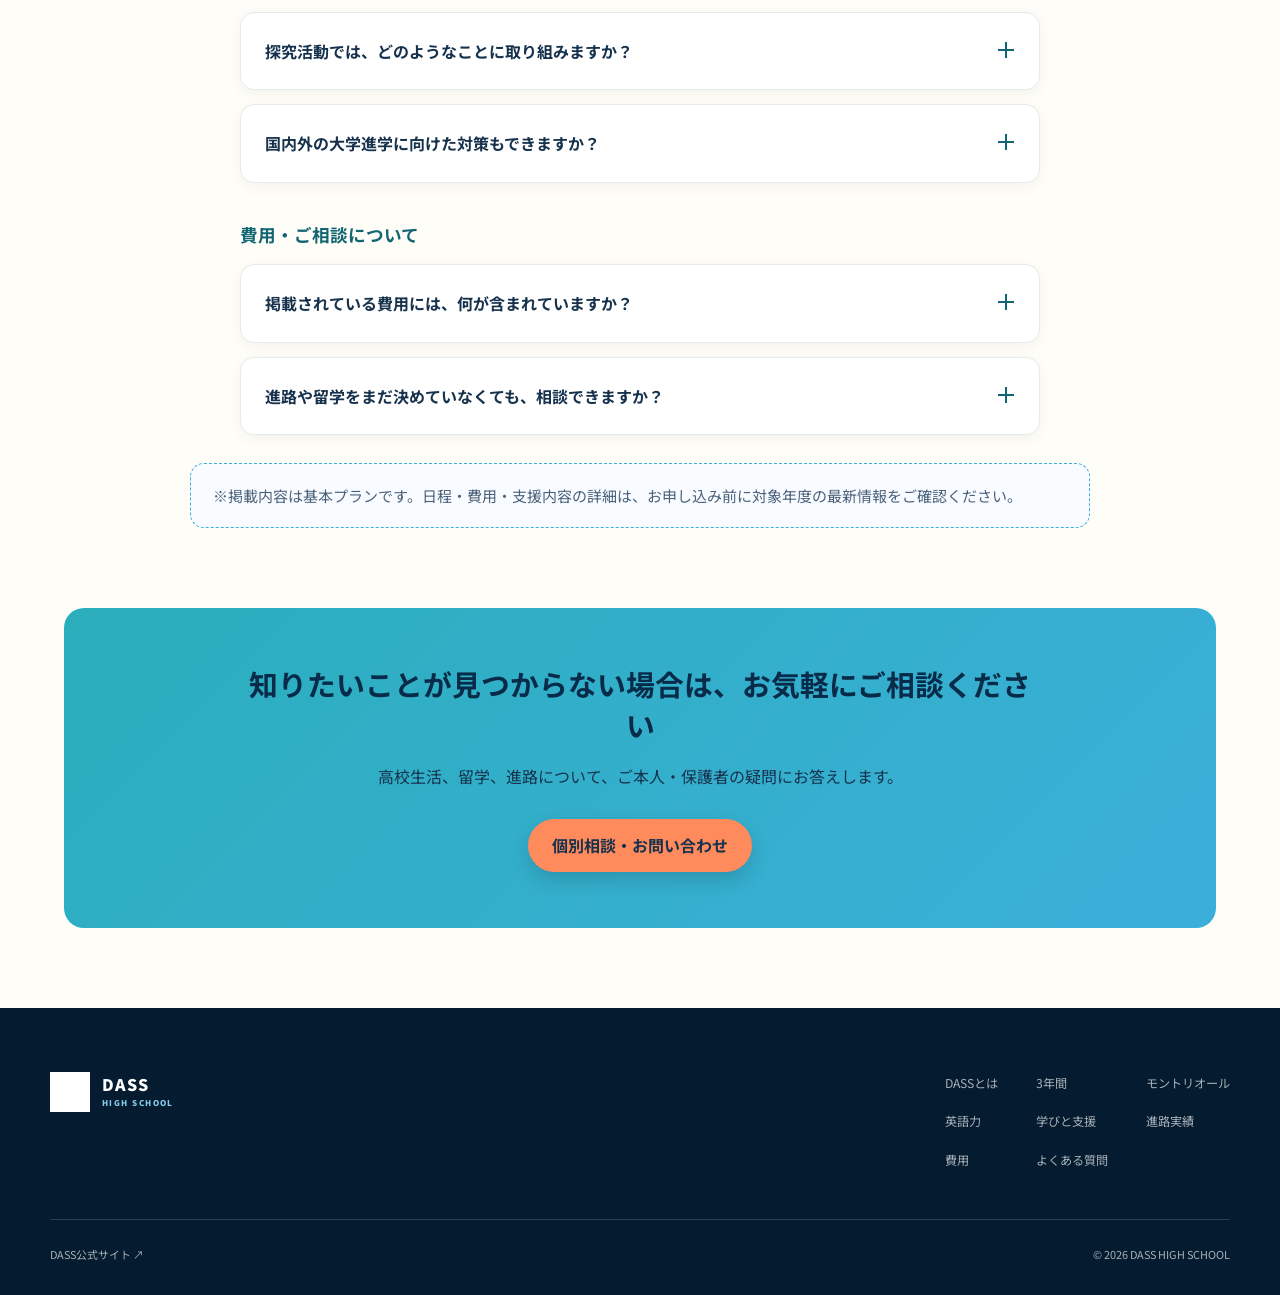
==== commit b27119ab: "Add files via upload" ====
--- a/faq.html
+++ b/faq.html
@@ -8,7 +8,7 @@
   <link rel="preconnect" href="https://fonts.googleapis.com">
   <link rel="preconnect" href="https://fonts.gstatic.com" crossorigin>
   <link href="https://fonts.googleapis.com/css2?family=Noto+Sans+JP:wght@400;500;600;700;900&family=Roboto+Mono:wght@500;700&display=swap" rel="stylesheet">
-  <link rel="icon" href="images/dass-mark.png" type="image/png">
+  <link rel="icon" href="images/dass-mark.png" type="image/jpg">
   <link rel="stylesheet" href="css/proposal.css">
   <link rel="stylesheet" href="css/faq.css">
 </head>
--- a/css/proposal.css
+++ b/css/proposal.css
@@ -245,12 +245,12 @@
   .container, .header-inner, .hero-inner { width: min(calc(100% - 40px), var(--container)); }
   .mobile-only { display: inline; }
   .nav-toggle { display: flex; }
-  .global-nav { position: fixed; top: var(--header-h); left: 0; right: 0; bottom: 0; padding: 20px; background: var(--white); transform: translateX(100%); transition: transform .25s ease; flex-direction: column; align-items: stretch; overflow-y: auto; }
+  .global-nav { position: fixed; top: var(--header-h); left: 0; right: 0; bottom: 0; padding: 16px 20px; gap: 10px; background: var(--white); transform: translateX(100%); transition: transform .25s ease; flex-direction: column; align-items: stretch; overflow-y: auto; }
   .global-nav.is-open { transform: none; }
-  .global-nav ul { flex-direction: column; }
+  .global-nav ul { flex-direction: column; gap: 0; }
   .global-nav li { border-bottom: 1px solid var(--line); }
-  .global-nav li a { display: block; padding: 15px 3px; font-size: .95rem; }
-  .global-nav .button { margin-top: 8px; }
+  .global-nav li a { display: block; padding: 11px 3px; font-size: .90rem; line-height: 1.3; }
+  .global-nav .button { min-height: 42px; margin-top: 6px; padding-inline: 20px; font-size: .82rem; }
   .hero { min-height: calc(100svh - var(--header-h)); }
   .hero-shade { background: linear-gradient(0deg,rgba(5,28,48,.94) 0%,rgba(5,28,48,.65) 68%,rgba(5,28,48,.22) 100%); }
   .hero-inner { padding: 100px 0 54px; }
